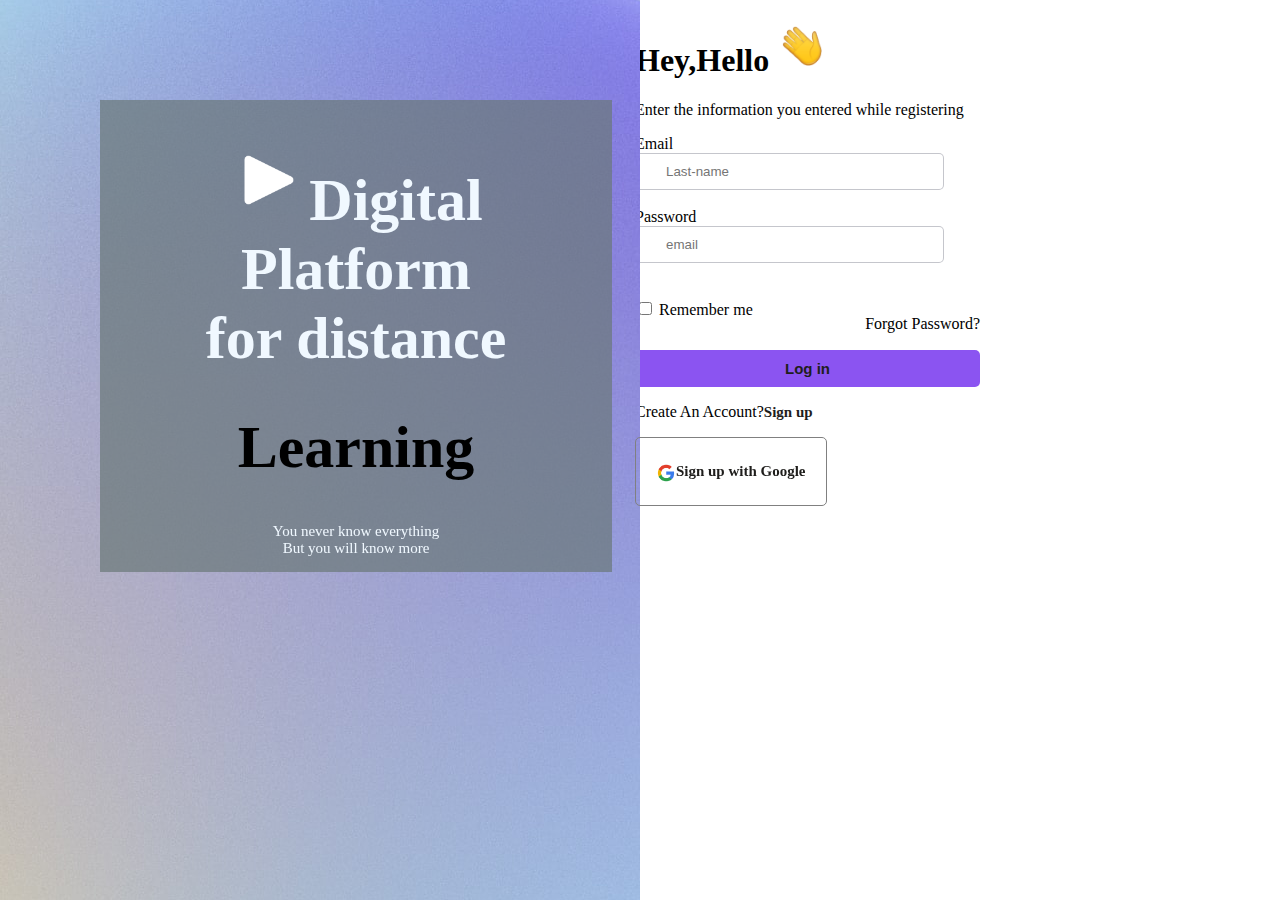
==== index.html @ 795a9c7a "pushing to github" ====
<!DOCTYPE html>
<html lang="en">
<head>
    <meta charset="UTF-8">
    <meta http-equiv="X-UA-Compatible" content="IE=edge">

    <meta name="viewport" content="width=device-width, initial-scale=1.0">
    <title>Login</title>

    <style>
        body{
            margin: 0%;
            padding:0%
        }  
        .picture{
            background: url(./images/table.jpg);
            background: cover;
            background-position: center;
            height:100%;
            width:50%;
            position: fixed;
        }
        .hase{
            font-size: 15px;
        }
        .parag{
            background-color: rgba(106, 119, 119, 0.7) ;
            color: aliceblue;
            text-align: center;
            width:80%;
            margin-top: 100px;
            font-size: 30px;
            margin-left: 100px;
            margin-right: 100px;
            float:left;
        }
        
        
        .landpage{
            float: right;
            margin:0px 300px 0px 0px;
           
            
        }
       
        
        img{
            height: 50px;
        }
        .text{
            padding: 10px 100px 10px 100px;
            border-radius: 5px;
            border-style: none;
            border:  solid 1px rgba(172, 174, 182, 0.7);
            padding-left: 30px;  
        }
        .button{
            padding:10px 150px 10px 150px;
            background-color: rgba(90, 12, 235, 0.7);
            border-style: none;
            border-radius: 5px;
            color: blanchedalmond;
        }
    
        .par{
            float: right;
            padding-bottom: 1px;
        }
        .play{
            height: 80px;
        }
        .gone{
            color: black;
        }
        a{
            color: rgb(31, 30, 28);
            font-size: 15px;
            font-weight: bold;
        }
        a :hover{
            text-decoration: none;

        }
        a:link { 
            text-decoration: none;
        }
        .end{
            position: fixed;
        border: 1px solid grey;
            border-radius: 5px;
            padding: 10px 20px 10px 20px;
        }
        .end img{
        margin-top: 15px;
            height: 20px;
        }
        
        .end p{
            float: right;
        
        }
        
        

    </style>
</head>
<body>


<div class = "landscape">
        <div class="picture">
            <div class="parag">
                <h1><img  class="play"src="./images/play.png" alt="">Digital <br>Platform <br>for distance  </h1>
                <h1 class="gone">Learning</h1>
            <p class="hase">You never know everything <br>But you will know more</p>
            </div>
            </div>
           
            
       
        <div class="landpage">
            <h1>Hey,Hello <img src="./images/emoji.png" alt=""></h1>

            <p>Enter the information you entered while registering </p>
            <form>  
                <label for="email">Email</label>
                <br>
            <input type="Email"  class="text"placeholder="Last-name">
            <br>
            <br>
            <label for="pasword">Password</label>
            <br>
            <input type="password"  class="text"placeholder="email">
            <br>
            <br>
            <br>
            <div class="checkbox">
                <input type="checkbox"  name="checkbox">
                <label for="checkbox">Remember me</label>
                <p class="par">Forgot Password?</p>
            </div>
            <button class="button"><a href="./signUp.html">Log in</a></button>
             
            <p> Create An Account?<a href="./signUp.html">Sign up</a></p>
            <div class="end">
                
            <a href=""><img  class="gog"src="./images/logo.png" alt=""><p class="google"> Sign up with Google</p></a>
            </div>

            </form>

    </div>
  

   
</div>
    
       
   
    
</body>
</html>
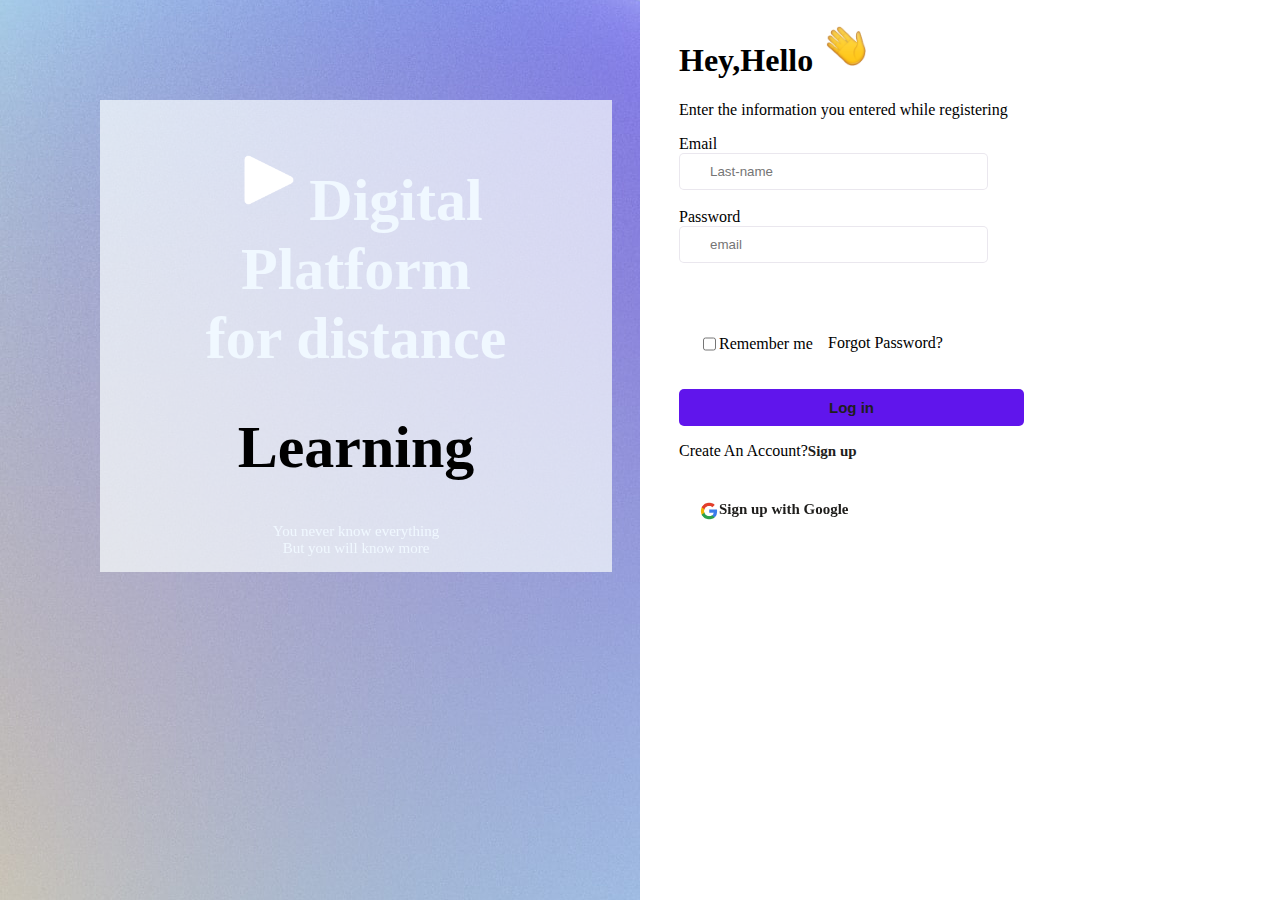
==== commit fa039fe4: "adding files" ====
--- a/index.html
+++ b/index.html
@@ -5,104 +5,10 @@
     <meta http-equiv="X-UA-Compatible" content="IE=edge">
 
     <meta name="viewport" content="width=device-width, initial-scale=1.0">
+    <link rel="stylesheet" href="/style.css">
     <title>Login</title>
 
-    <style>
-        body{
-            margin: 0%;
-            padding:0%
-        }  
-        .picture{
-            background: url(./images/table.jpg);
-            background: cover;
-            background-position: center;
-            height:100%;
-            width:50%;
-            position: fixed;
-        }
-        .hase{
-            font-size: 15px;
-        }
-        .parag{
-            background-color: rgba(106, 119, 119, 0.7) ;
-            color: aliceblue;
-            text-align: center;
-            width:80%;
-            margin-top: 100px;
-            font-size: 30px;
-            margin-left: 100px;
-            margin-right: 100px;
-            float:left;
-        }
-        
-        
-        .landpage{
-            float: right;
-            margin:0px 300px 0px 0px;
-           
-            
-        }
-       
-        
-        img{
-            height: 50px;
-        }
-        .text{
-            padding: 10px 100px 10px 100px;
-            border-radius: 5px;
-            border-style: none;
-            border:  solid 1px rgba(172, 174, 182, 0.7);
-            padding-left: 30px;  
-        }
-        .button{
-            padding:10px 150px 10px 150px;
-            background-color: rgba(90, 12, 235, 0.7);
-            border-style: none;
-            border-radius: 5px;
-            color: blanchedalmond;
-        }
     
-        .par{
-            float: right;
-            padding-bottom: 1px;
-        }
-        .play{
-            height: 80px;
-        }
-        .gone{
-            color: black;
-        }
-        a{
-            color: rgb(31, 30, 28);
-            font-size: 15px;
-            font-weight: bold;
-        }
-        a :hover{
-            text-decoration: none;
-
-        }
-        a:link { 
-            text-decoration: none;
-        }
-        .end{
-            position: fixed;
-        border: 1px solid grey;
-            border-radius: 5px;
-            padding: 10px 20px 10px 20px;
-        }
-        .end img{
-        margin-top: 15px;
-            height: 20px;
-        }
-        
-        .end p{
-            float: right;
-        
-        }
-        
-        
-
-    </style>
 </head>
 <body>
 
@@ -135,9 +41,9 @@
             <br>
             <br>
             <div class="checkbox">
-                <input type="checkbox"  name="checkbox">
-                <label for="checkbox">Remember me</label>
-                <p class="par">Forgot Password?</p>
+                <input type="checkbox"  name="checkbox"><label for="checkbox"><p>Remember me</p></label>
+                 <p class="par">Forgot Password?</p></span>
+               
             </div>
             <button class="button"><a href="./signUp.html">Log in</a></button>
              
--- a/style.css
+++ b/style.css
@@ -0,0 +1,102 @@
+
+        body{
+            margin: 0%;
+            padding:0%
+        }  
+        .picture{
+            background: url(./images/table.jpg);
+            background: cover;
+            background-position: center;
+            height:100%;
+            width:50%;
+            position: fixed;
+        }
+        .hase{
+            font-size: 15px;
+        }
+        .parag{
+            background-color: rgba(248, 252, 252, 0.7) ;
+            color: aliceblue;
+            text-align: center;
+            width:80%;
+            margin-top: 100px;
+            font-size: 30px;
+            margin-left: 100px;
+            margin-right: 100px;
+            float:left;
+            
+        }
+        .checkbox{
+            display:flex ;
+            padding: 20px;
+        }
+        .par{
+            margin: 5%;
+        }
+        
+        
+        .landpage{
+            float: right;
+            margin-right: 20%;
+           
+            
+        }
+       
+        
+        img{
+            height: 50px;
+        }
+        .text{
+            padding: 10px 100px 10px 100px;
+            border-radius: 5px;
+           
+          border: 1px solid rgba(225, 221, 231, 0.7);;
+            padding-left: 30px;  
+        }
+        .button{
+            padding:10px 150px 10px 150px;
+            background-color: rgba(85, 5, 235, 0.938);
+            border-style: none;
+            border-radius: 5px;
+            color: blanchedalmond;
+        }
+    
+      
+        .play{
+            height: 80px;
+        }
+        .gone{
+            color: black;
+        }
+        a{
+            color: rgb(31, 30, 28);
+            font-size: 15px;
+            font-weight: bold;
+        }
+        a :hover{
+            text-decoration: none;
+
+        }
+        a:link { 
+            text-decoration: none;
+        }
+        .end{
+            position: fixed;
+        border: 1px solid grey;
+            border: none;
+            padding: 10px 20px 10px 20px;
+        }
+        .end img{
+        margin-top: 15px;
+            height: 20px;
+        }
+        
+        .end p{
+            float: right;
+        
+       
+     }
+    
+        
+        
+    